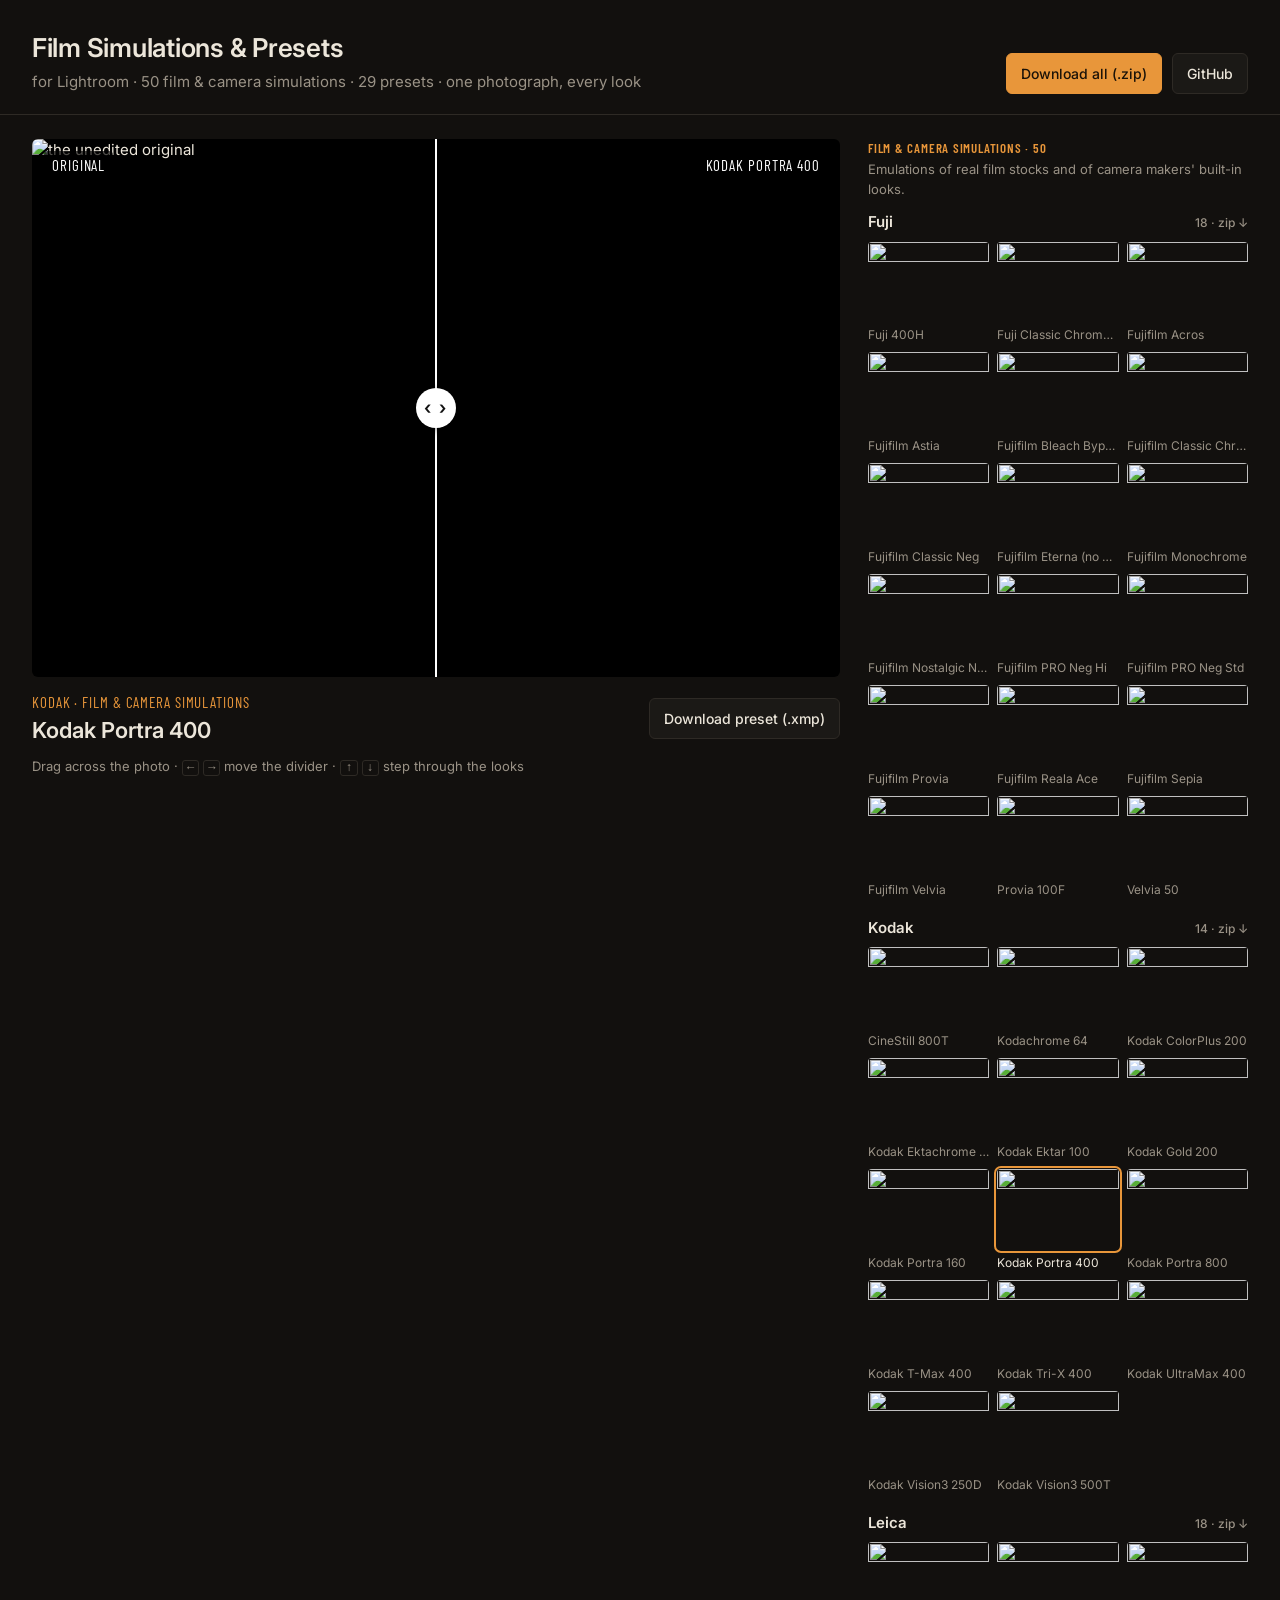
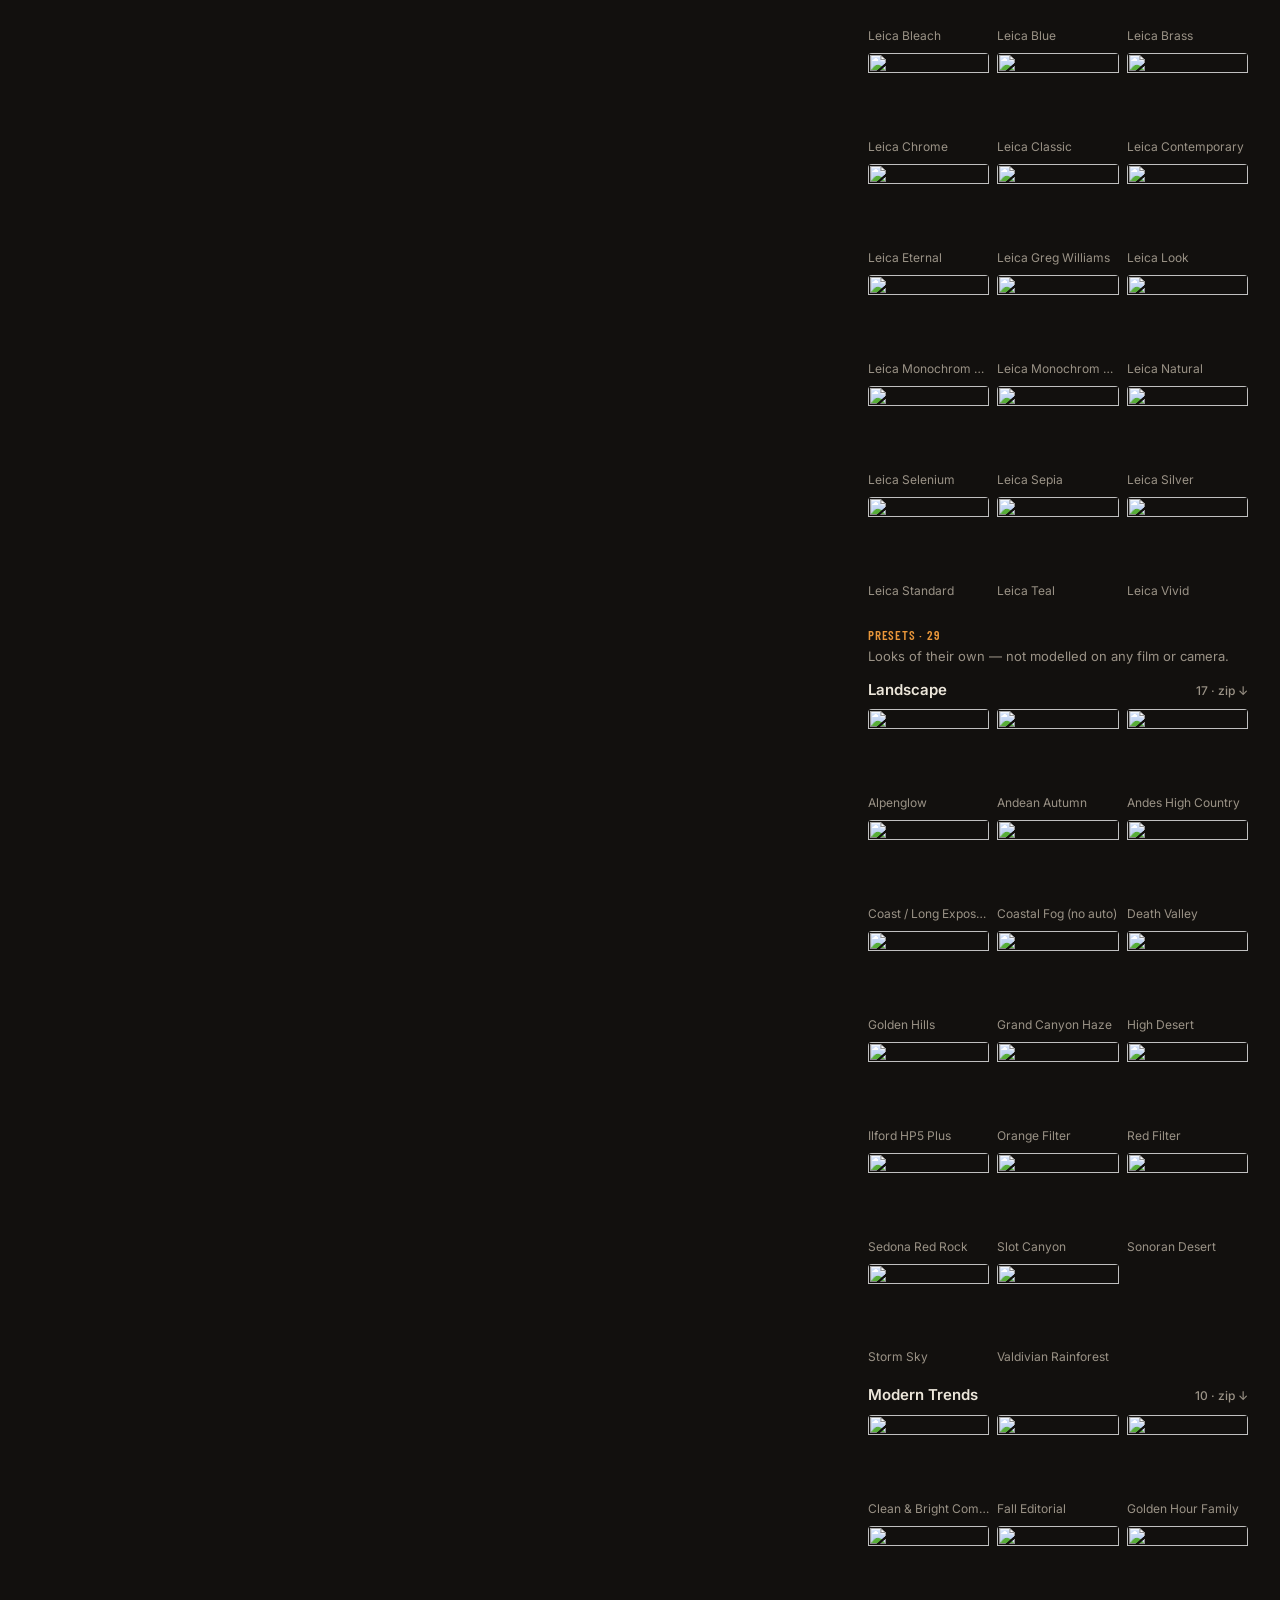
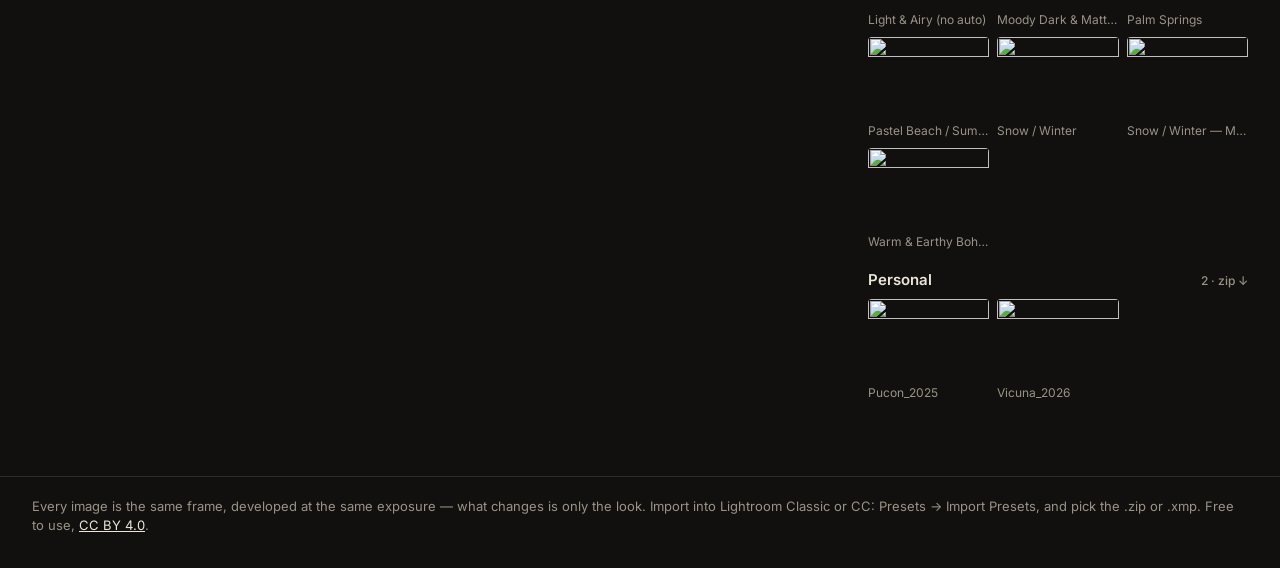
==== site/index.html @ e2261d58 "Film simulations & presets for Lightroom 50 film & camera simulations (Fuji, Kodak, Leica) and 29 pr" ====
<!doctype html>
<html lang="en">
<head>
<meta charset="utf-8">
<meta name="viewport" content="width=device-width, initial-scale=1">
<title>Film Simulations & Presets</title>
<meta name="description" content="Lightroom film & camera simulations and presets — drag across one photograph to see every look. Free, CC BY 4.0, for RAW from any camera.">
<meta property="og:title" content="Film Simulations & Presets for Lightroom">
<meta property="og:description" content="Drag across one photograph to see every look. Free, for RAW from any camera.">
<meta property="og:image" content="https://hstockeb.github.io/film-simulations-and-presets/samples/social-preview.png">
<meta name="twitter:card" content="summary_large_image">
<link rel="preconnect" href="https://fonts.googleapis.com">
<link rel="preconnect" href="https://fonts.gstatic.com" crossorigin>
<link href="https://fonts.googleapis.com/css2?family=Barlow+Condensed:wght@500;600&family=Inter:wght@400;500;600&display=swap" rel="stylesheet">
<style>
  :root {
    --base: #12100e;
    --panel: #1b1916;
    --line: #2e2a25;
    --ink: #ece6da;
    --muted: #9a9286;
    --edge: #e8963a;           /* the orange of a film edge print */
    --edge-dim: #e8963a33;
    --radius: 6px;
  }
  * { box-sizing: border-box; }
  html { -webkit-text-size-adjust: 100%; }
  body {
    margin: 0; background: var(--base); color: var(--ink);
    font: 15px/1.5 Inter, system-ui, -apple-system, "Segoe UI", sans-serif;
  }
  a { color: inherit; }
  .edge { font-family: "Barlow Condensed", "DIN Condensed", sans-serif; letter-spacing: .06em; text-transform: uppercase; }

  header {
    display: flex; flex-wrap: wrap; align-items: end; justify-content: space-between;
    gap: 16px; padding: 28px 32px 20px; border-bottom: 1px solid var(--line);
  }
  h1 { margin: 0; font-size: 26px; font-weight: 600; letter-spacing: -.01em; }
  header p { margin: 4px 0 0; color: var(--muted); }
  .actions { display: flex; gap: 10px; flex-wrap: wrap; }
  .btn {
    display: inline-flex; align-items: center; gap: 8px; padding: 9px 14px;
    border: 1px solid var(--line); border-radius: var(--radius); text-decoration: none;
    font-weight: 500; font-size: 14px; background: var(--panel); white-space: nowrap;
  }
  .btn:hover { border-color: var(--muted); }
  .btn.primary { background: var(--edge); border-color: var(--edge); color: #1a1208; }
  .btn.primary:hover { filter: brightness(1.08); }

  main {
    display: grid; grid-template-columns: minmax(0, 1fr) 380px; gap: 28px;
    padding: 24px 32px 48px; max-width: 1600px; margin: 0 auto;
  }
  .stage { position: sticky; top: 16px; align-self: start; }

  /* before/after: the look sits on top, clipped to the right of the handle */
  .compare {
    position: relative; aspect-ratio: 3 / 2; border-radius: var(--radius); overflow: hidden;
    background: #000; touch-action: pan-y; user-select: none; cursor: ew-resize;
    /* keep the caption and download button in view on short screens */
    width: min(100%, calc((100vh - 250px) * 1.5)); margin: 0 auto;
  }
  .compare img { position: absolute; inset: 0; width: 100%; height: 100%; object-fit: cover; pointer-events: none; }
  .compare .after { clip-path: inset(0 0 0 var(--pos, 50%)); }
  .handle {
    position: absolute; top: 0; bottom: 0; left: var(--pos, 50%); width: 2px; margin-left: -1px;
    background: #fff; box-shadow: 0 0 0 1px #0004;
  }
  .handle::after {
    content: "‹ ›"; position: absolute; top: 50%; left: 50%; transform: translate(-50%, -50%);
    width: 40px; height: 40px; border-radius: 50%; background: #fff; color: #111;
    display: grid; place-items: center; font: 600 18px/1 Inter, sans-serif; letter-spacing: 2px;
    box-shadow: 0 2px 10px #0006;
  }
  .compare:focus-visible { outline: 2px solid var(--edge); outline-offset: 3px; }
  .tag {
    position: absolute; top: 12px; padding: 3px 8px; border-radius: 4px;
    background: #000a; color: #fff; font-size: 15px; pointer-events: none;
  }
  .tag.left { left: 12px; }
  .tag.right { right: 12px; }

  .caption, .hint { width: min(100%, calc((100vh - 250px) * 1.5)); margin-left: auto; margin-right: auto; }
  .caption {
    display: flex; flex-wrap: wrap; align-items: center; justify-content: space-between;
    gap: 12px; margin-top: 14px;
  }
  .caption h2 { margin: 0; font-size: 22px; font-weight: 600; }
  .caption .meta { color: var(--muted); font-size: 14px; }
  .caption .edge { color: var(--edge); font-size: 15px; }
  .hint { color: var(--muted); font-size: 13px; margin-top: 10px; }
  kbd { font: 12px ui-monospace, monospace; border: 1px solid var(--line); border-radius: 3px; padding: 0 4px; }

  aside { min-width: 0; }
  .kind { margin-bottom: 26px; }
  .kind > h3 { margin: 0 0 2px; font-size: 13px; color: var(--edge); font-weight: 600; }
  .kind > p { margin: 0 0 12px; color: var(--muted); font-size: 13px; }
  .family { margin-bottom: 18px; }
  .family h4 {
    display: flex; justify-content: space-between; align-items: baseline;
    margin: 0 0 8px; font-size: 15px; font-weight: 600;
  }
  .family h4 a { font-size: 12px; font-weight: 500; color: var(--muted); text-decoration: none; }
  .family h4 a:hover { color: var(--ink); }
  .grid { display: grid; grid-template-columns: repeat(3, 1fr); gap: 8px; }
  .look {
    all: unset; cursor: pointer; display: block; min-width: 0; border-radius: 4px;
  }
  .look img {
    display: block; width: 100%; aspect-ratio: 3 / 2; object-fit: cover; border-radius: 4px;
    outline: 2px solid transparent; outline-offset: 1px; transition: outline-color .12s;
  }
  .look span {
    display: block; margin-top: 4px; font-size: 12px; color: var(--muted);
    white-space: nowrap; overflow: hidden; text-overflow: ellipsis;
  }
  .look:hover img { outline-color: var(--muted); }
  .look:focus-visible img { outline-color: var(--ink); }
  .look[aria-current="true"] img { outline-color: var(--edge); }
  .look[aria-current="true"] span { color: var(--ink); }

  footer { border-top: 1px solid var(--line); padding: 20px 32px 32px; color: var(--muted); font-size: 13px; }
  footer a { color: var(--ink); }

  @media (max-width: 980px) {
    main { grid-template-columns: 1fr; }
    .stage { position: sticky; top: 0; z-index: 2; background: var(--base); padding-top: 8px; margin-top: -8px; }
    .hint { display: none; }
    .compare, .caption { width: 100%; }
    .grid { grid-template-columns: repeat(4, 1fr); }
  }
  @media (max-width: 600px) {
    header, main, footer { padding-left: 16px; padding-right: 16px; }
    header { padding-top: 20px; }
    h1 { font-size: 22px; }
    .grid { grid-template-columns: repeat(3, 1fr); }
    .caption h2 { font-size: 18px; }
    .caption { margin-top: 10px; }
    .caption .btn { padding: 7px 11px; }
  }
</style>
</head>
<body>
<header>
  <div>
    <h1>Film Simulations &amp; Presets</h1>
    <p id="summary">for Lightroom · one photograph, every look</p>
  </div>
  <div class="actions">
    <a class="btn primary" id="dl-all" href="#">Download all (.zip)</a>
    <a class="btn" href="https://github.com/hstockeb/film-simulations-and-presets">GitHub</a>
  </div>
</header>

<main>
  <section class="stage" aria-label="Before and after">
    <div class="compare" id="compare" tabindex="0" role="slider" aria-label="Drag to compare the original with the look"
         aria-valuemin="0" aria-valuemax="100" aria-valuenow="50">
      <img id="before" alt="the unedited original">
      <img id="after" class="after" alt="">
      <div class="handle"></div>
      <span class="tag left edge">Original</span>
      <span class="tag right edge" id="tag-look"></span>
    </div>
    <div class="caption">
      <div>
        <div class="edge" id="cap-family"></div>
        <h2 id="cap-name"></h2>
      </div>
      <a class="btn" id="dl-one" download>Download preset (.xmp)</a>
    </div>
    <p class="hint">Drag across the photo · <kbd>←</kbd> <kbd>→</kbd> move the divider · <kbd>↑</kbd> <kbd>↓</kbd> step through the looks</p>
  </section>

  <aside id="list" aria-label="Looks"></aside>
</main>

<footer>
  Every image is the same frame, developed at the same exposure — what changes is only the look.
  Import into Lightroom Classic or CC: Presets → Import Presets, and pick the .zip or .xmp.
  Free to use, <a href="https://creativecommons.org/licenses/by/4.0/">CC BY 4.0</a>.
</footer>

<script>
const REPO = "https://github.com/hstockeb/film-simulations-and-presets";
const ZIP = name => `${REPO}/releases/latest/download/${name}.zip`;
const zipName = family => family.replace(/\s+/g, "-");

const el = id => document.getElementById(id);
const compare = el("compare"), after = el("after");
let looks = [], current = -1;

function setPos(pct) {
  pct = Math.max(0, Math.min(100, pct));
  compare.style.setProperty("--pos", pct + "%");
  compare.setAttribute("aria-valuenow", Math.round(pct));
}

function show(i, push) {
  if (i < 0 || i >= looks.length) return;
  current = i;
  const L = looks[i];
  after.src = L.image;
  after.alt = L.name;
  el("tag-look").textContent = L.name;
  el("cap-name").textContent = L.name;
  el("cap-family").textContent = `${L.family} · ${L.kindName}`;
  const dl = el("dl-one");
  dl.href = L.preset;
  dl.setAttribute("download", decodeURIComponent(L.preset.split("/").pop()));
  document.querySelectorAll(".look").forEach(b =>
    b.setAttribute("aria-current", b.dataset.i == i ? "true" : "false"));
  // warm the cache for the neighbours so stepping through is instant
  [i - 1, i + 1].forEach(j => { if (looks[j]) new Image().src = looks[j].image; });
  if (push) history.replaceState(null, "", "#" + L.slug);
}

function slugify(s) { return s.toLowerCase().replace(/[^a-z0-9]+/g, "-").replace(/^-|-$/g, ""); }

function build(data) {
  el("summary").textContent = `for Lightroom · ${data.summary} · one photograph, every look`;
  el("dl-all").href = ZIP("Film-Simulations-and-Presets");
  el("before").src = data.original;
  const kindName = Object.fromEntries(data.kinds.map(k => [k.id, k.name]));
  const blurbs = {
    sims: "Emulations of real film stocks and of camera makers' built-in looks.",
    presets: "Looks of their own — not modelled on any film or camera.",
  };
  const list = el("list");
  for (const k of data.kinds) {
    const fams = data.families.filter(f => f.kind === k.id);
    if (!fams.length) continue;
    const sec = document.createElement("section");
    sec.className = "kind";
    const n = fams.reduce((a, f) => a + f.looks.length, 0);
    sec.innerHTML = `<h3 class="edge">${k.name} · ${n}</h3><p>${blurbs[k.id] || ""}</p>`;
    for (const f of fams) {
      const div = document.createElement("div");
      div.className = "family";
      div.innerHTML = `<h4><span>${f.name}</span><a href="${ZIP(zipName(f.name))}">${f.looks.length} · zip ↓</a></h4>`;
      const grid = document.createElement("div");
      grid.className = "grid";
      for (const L of f.looks) {
        const i = looks.length;
        looks.push({ ...L, family: f.name, kindName: kindName[f.kind], slug: slugify(f.slug + " " + L.name) });
        const b = document.createElement("button");
        b.className = "look";
        b.dataset.i = i;
        b.title = L.name;
        b.innerHTML = `<img loading="lazy" src="${L.thumb}" alt=""><span></span>`;
        b.querySelector("span").textContent = L.name;
        b.addEventListener("click", () => {
          show(i, true);
          if (matchMedia("(max-width: 980px)").matches) scrollTo({ top: 0, behavior: "smooth" });
        });
        grid.appendChild(b);
      }
      div.appendChild(grid);
      sec.appendChild(div);
    }
    list.appendChild(sec);
  }
  const fromHash = looks.findIndex(L => "#" + L.slug === location.hash);
  const start = fromHash >= 0 ? fromHash : Math.max(0, looks.findIndex(L => /Portra 400/.test(L.name)));
  show(start, false);
}

// dragging
function fromEvent(e) {
  const r = compare.getBoundingClientRect();
  setPos((e.clientX - r.left) / r.width * 100);
}
let dragging = false;
compare.addEventListener("pointerdown", e => { dragging = true; compare.setPointerCapture(e.pointerId); fromEvent(e); });
compare.addEventListener("pointermove", e => { if (dragging) fromEvent(e); });
compare.addEventListener("pointerup", () => dragging = false);
compare.addEventListener("pointercancel", () => dragging = false);

document.addEventListener("keydown", e => {
  if (e.target.closest("input, textarea")) return;
  const pos = parseFloat(compare.style.getPropertyValue("--pos")) || 50;
  if (e.key === "ArrowLeft") { setPos(pos - 5); e.preventDefault(); }
  else if (e.key === "ArrowRight") { setPos(pos + 5); e.preventDefault(); }
  else if (e.key === "ArrowDown") { show(current + 1, true); e.preventDefault(); }
  else if (e.key === "ArrowUp") { show(current - 1, true); e.preventDefault(); }
});

setPos(50);
fetch("looks.json").then(r => r.json()).then(build).catch(() => {
  el("list").textContent = "Could not load the list of looks.";
});
</script>
</body>
</html>
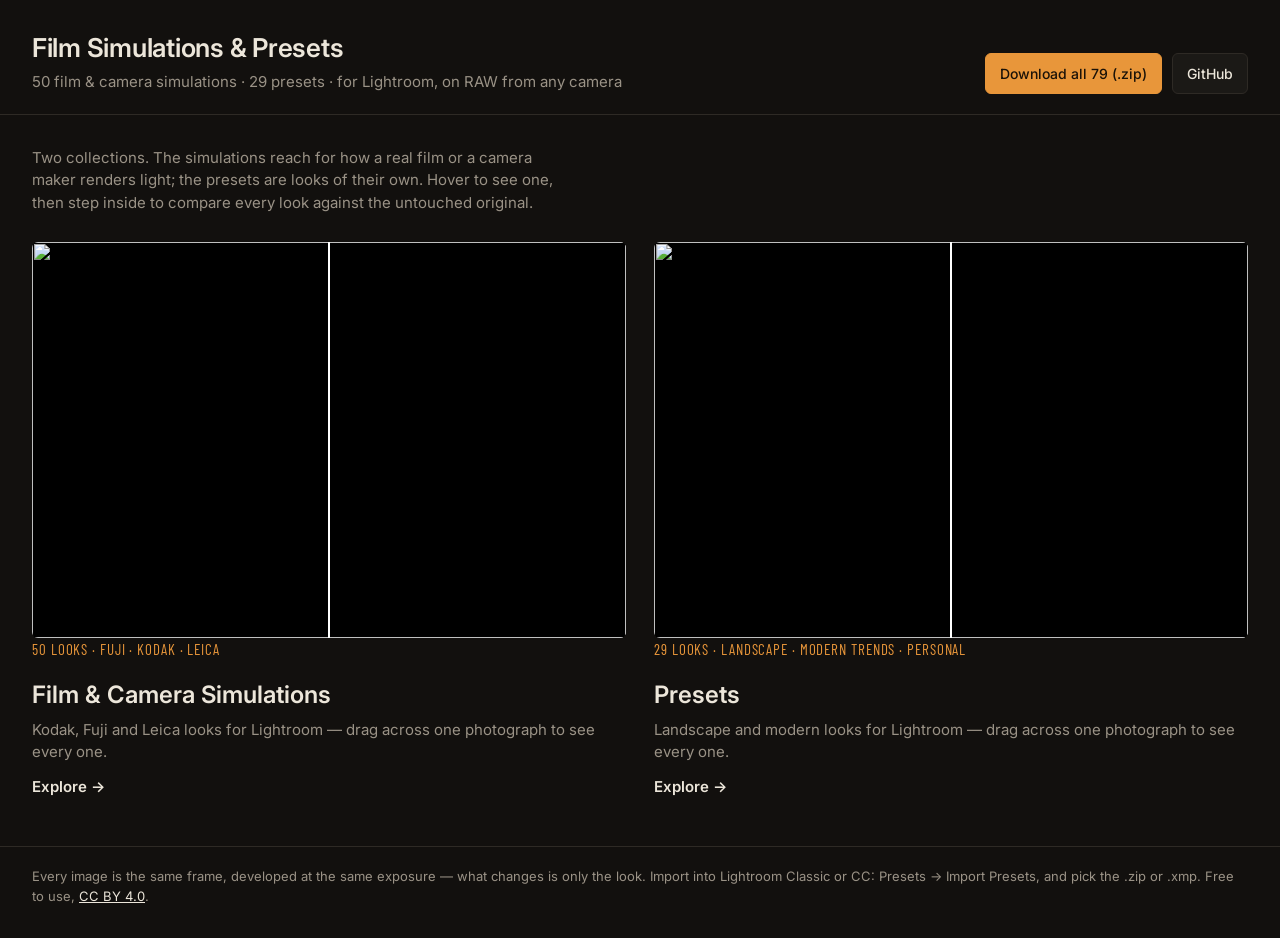
==== commit e0965d94: "Straighten the sample frame, split the site into simulations and presets - Every render corrected fo" ====
--- a/site/index.html
+++ b/site/index.html
@@ -3,293 +3,61 @@
 <head>
 <meta charset="utf-8">
 <meta name="viewport" content="width=device-width, initial-scale=1">
-<title>Film Simulations & Presets</title>
-<meta name="description" content="Lightroom film & camera simulations and presets — drag across one photograph to see every look. Free, CC BY 4.0, for RAW from any camera.">
+<title>Film Simulations & Presets for Lightroom</title>
+<meta name="description" content="50 film & camera simulations · 29 presets for Lightroom, for RAW from any camera. Free, CC BY 4.0.">
 <meta property="og:title" content="Film Simulations & Presets for Lightroom">
-<meta property="og:description" content="Drag across one photograph to see every look. Free, for RAW from any camera.">
+<meta property="og:description" content="50 film & camera simulations · 29 presets for Lightroom, for RAW from any camera. Free, CC BY 4.0.">
 <meta property="og:image" content="https://hstockeb.github.io/film-simulations-and-presets/samples/social-preview.png">
 <meta name="twitter:card" content="summary_large_image">
 <link rel="preconnect" href="https://fonts.googleapis.com">
 <link rel="preconnect" href="https://fonts.gstatic.com" crossorigin>
 <link href="https://fonts.googleapis.com/css2?family=Barlow+Condensed:wght@500;600&family=Inter:wght@400;500;600&display=swap" rel="stylesheet">
-<style>
-  :root {
-    --base: #12100e;
-    --panel: #1b1916;
-    --line: #2e2a25;
-    --ink: #ece6da;
-    --muted: #9a9286;
-    --edge: #e8963a;           /* the orange of a film edge print */
-    --edge-dim: #e8963a33;
-    --radius: 6px;
-  }
-  * { box-sizing: border-box; }
-  html { -webkit-text-size-adjust: 100%; }
-  body {
-    margin: 0; background: var(--base); color: var(--ink);
-    font: 15px/1.5 Inter, system-ui, -apple-system, "Segoe UI", sans-serif;
-  }
-  a { color: inherit; }
-  .edge { font-family: "Barlow Condensed", "DIN Condensed", sans-serif; letter-spacing: .06em; text-transform: uppercase; }
-
-  header {
-    display: flex; flex-wrap: wrap; align-items: end; justify-content: space-between;
-    gap: 16px; padding: 28px 32px 20px; border-bottom: 1px solid var(--line);
-  }
-  h1 { margin: 0; font-size: 26px; font-weight: 600; letter-spacing: -.01em; }
-  header p { margin: 4px 0 0; color: var(--muted); }
-  .actions { display: flex; gap: 10px; flex-wrap: wrap; }
-  .btn {
-    display: inline-flex; align-items: center; gap: 8px; padding: 9px 14px;
-    border: 1px solid var(--line); border-radius: var(--radius); text-decoration: none;
-    font-weight: 500; font-size: 14px; background: var(--panel); white-space: nowrap;
-  }
-  .btn:hover { border-color: var(--muted); }
-  .btn.primary { background: var(--edge); border-color: var(--edge); color: #1a1208; }
-  .btn.primary:hover { filter: brightness(1.08); }
-
-  main {
-    display: grid; grid-template-columns: minmax(0, 1fr) 380px; gap: 28px;
-    padding: 24px 32px 48px; max-width: 1600px; margin: 0 auto;
-  }
-  .stage { position: sticky; top: 16px; align-self: start; }
-
-  /* before/after: the look sits on top, clipped to the right of the handle */
-  .compare {
-    position: relative; aspect-ratio: 3 / 2; border-radius: var(--radius); overflow: hidden;
-    background: #000; touch-action: pan-y; user-select: none; cursor: ew-resize;
-    /* keep the caption and download button in view on short screens */
-    width: min(100%, calc((100vh - 250px) * 1.5)); margin: 0 auto;
-  }
-  .compare img { position: absolute; inset: 0; width: 100%; height: 100%; object-fit: cover; pointer-events: none; }
-  .compare .after { clip-path: inset(0 0 0 var(--pos, 50%)); }
-  .handle {
-    position: absolute; top: 0; bottom: 0; left: var(--pos, 50%); width: 2px; margin-left: -1px;
-    background: #fff; box-shadow: 0 0 0 1px #0004;
-  }
-  .handle::after {
-    content: "‹ ›"; position: absolute; top: 50%; left: 50%; transform: translate(-50%, -50%);
-    width: 40px; height: 40px; border-radius: 50%; background: #fff; color: #111;
-    display: grid; place-items: center; font: 600 18px/1 Inter, sans-serif; letter-spacing: 2px;
-    box-shadow: 0 2px 10px #0006;
-  }
-  .compare:focus-visible { outline: 2px solid var(--edge); outline-offset: 3px; }
-  .tag {
-    position: absolute; top: 12px; padding: 3px 8px; border-radius: 4px;
-    background: #000a; color: #fff; font-size: 15px; pointer-events: none;
-  }
-  .tag.left { left: 12px; }
-  .tag.right { right: 12px; }
-
-  .caption, .hint { width: min(100%, calc((100vh - 250px) * 1.5)); margin-left: auto; margin-right: auto; }
-  .caption {
-    display: flex; flex-wrap: wrap; align-items: center; justify-content: space-between;
-    gap: 12px; margin-top: 14px;
-  }
-  .caption h2 { margin: 0; font-size: 22px; font-weight: 600; }
-  .caption .meta { color: var(--muted); font-size: 14px; }
-  .caption .edge { color: var(--edge); font-size: 15px; }
-  .hint { color: var(--muted); font-size: 13px; margin-top: 10px; }
-  kbd { font: 12px ui-monospace, monospace; border: 1px solid var(--line); border-radius: 3px; padding: 0 4px; }
-
-  aside { min-width: 0; }
-  .kind { margin-bottom: 26px; }
-  .kind > h3 { margin: 0 0 2px; font-size: 13px; color: var(--edge); font-weight: 600; }
-  .kind > p { margin: 0 0 12px; color: var(--muted); font-size: 13px; }
-  .family { margin-bottom: 18px; }
-  .family h4 {
-    display: flex; justify-content: space-between; align-items: baseline;
-    margin: 0 0 8px; font-size: 15px; font-weight: 600;
-  }
-  .family h4 a { font-size: 12px; font-weight: 500; color: var(--muted); text-decoration: none; }
-  .family h4 a:hover { color: var(--ink); }
-  .grid { display: grid; grid-template-columns: repeat(3, 1fr); gap: 8px; }
-  .look {
-    all: unset; cursor: pointer; display: block; min-width: 0; border-radius: 4px;
-  }
-  .look img {
-    display: block; width: 100%; aspect-ratio: 3 / 2; object-fit: cover; border-radius: 4px;
-    outline: 2px solid transparent; outline-offset: 1px; transition: outline-color .12s;
-  }
-  .look span {
-    display: block; margin-top: 4px; font-size: 12px; color: var(--muted);
-    white-space: nowrap; overflow: hidden; text-overflow: ellipsis;
-  }
-  .look:hover img { outline-color: var(--muted); }
-  .look:focus-visible img { outline-color: var(--ink); }
-  .look[aria-current="true"] img { outline-color: var(--edge); }
-  .look[aria-current="true"] span { color: var(--ink); }
-
-  footer { border-top: 1px solid var(--line); padding: 20px 32px 32px; color: var(--muted); font-size: 13px; }
-  footer a { color: var(--ink); }
-
-  @media (max-width: 980px) {
-    main { grid-template-columns: 1fr; }
-    .stage { position: sticky; top: 0; z-index: 2; background: var(--base); padding-top: 8px; margin-top: -8px; }
-    .hint { display: none; }
-    .compare, .caption { width: 100%; }
-    .grid { grid-template-columns: repeat(4, 1fr); }
-  }
-  @media (max-width: 600px) {
-    header, main, footer { padding-left: 16px; padding-right: 16px; }
-    header { padding-top: 20px; }
-    h1 { font-size: 22px; }
-    .grid { grid-template-columns: repeat(3, 1fr); }
-    .caption h2 { font-size: 18px; }
-    .caption { margin-top: 10px; }
-    .caption .btn { padding: 7px 11px; }
-  }
-</style>
+<link href="app.css" rel="stylesheet">
 </head>
 <body>
 <header>
   <div>
     <h1>Film Simulations &amp; Presets</h1>
-    <p id="summary">for Lightroom · one photograph, every look</p>
+    <p>50 film & camera simulations · 29 presets · for Lightroom, on RAW from any camera</p>
   </div>
   <div class="actions">
-    <a class="btn primary" id="dl-all" href="#">Download all (.zip)</a>
+    <a class="btn primary" href="https://github.com/hstockeb/film-simulations-and-presets/releases/latest/download/Film-Simulations-and-Presets.zip">Download all 79 (.zip)</a>
     <a class="btn" href="https://github.com/hstockeb/film-simulations-and-presets">GitHub</a>
   </div>
 </header>
 
-<main>
-  <section class="stage" aria-label="Before and after">
-    <div class="compare" id="compare" tabindex="0" role="slider" aria-label="Drag to compare the original with the look"
-         aria-valuemin="0" aria-valuemax="100" aria-valuenow="50">
-      <img id="before" alt="the unedited original">
-      <img id="after" class="after" alt="">
-      <div class="handle"></div>
-      <span class="tag left edge">Original</span>
-      <span class="tag right edge" id="tag-look"></span>
+<div class="landing">
+  <p>Two collections. The simulations reach for how a real film or a camera maker renders
+  light; the presets are looks of their own. Hover to see one, then step inside to
+  compare every look against the untouched original.</p>
+  <div class="doors">
+  <a class="door" href="simulations/">
+    <div class="frame">
+      <img src="samples/DSC04687_original.jpg" alt="">
+      <img class="look" src="samples/kodak/Kodak%20-%20Portra_400.jpg" alt="">
     </div>
-    <div class="caption">
-      <div>
-        <div class="edge" id="cap-family"></div>
-        <h2 id="cap-name"></h2>
-      </div>
-      <a class="btn" id="dl-one" download>Download preset (.xmp)</a>
+    <div class="count edge">50 looks · Fuji · Kodak · Leica</div>
+    <h2>Film &amp; Camera Simulations</h2>
+    <p>Kodak, Fuji and Leica looks for Lightroom — drag across one photograph to see every one.</p>
+    <span class="go">Explore →</span>
+  </a>
+  <a class="door" href="presets/">
+    <div class="frame">
+      <img src="samples/DSC04687_original.jpg" alt="">
+      <img class="look" src="samples/landscape/Landscape%20-%20Storm_Sky.jpg" alt="">
     </div>
-    <p class="hint">Drag across the photo · <kbd>←</kbd> <kbd>→</kbd> move the divider · <kbd>↑</kbd> <kbd>↓</kbd> step through the looks</p>
-  </section>
-
-  <aside id="list" aria-label="Looks"></aside>
-</main>
+    <div class="count edge">29 looks · Landscape · Modern Trends · Personal</div>
+    <h2>Presets</h2>
+    <p>Landscape and modern looks for Lightroom — drag across one photograph to see every one.</p>
+    <span class="go">Explore →</span>
+  </a>
+  </div>
+</div>
 
 <footer>
   Every image is the same frame, developed at the same exposure — what changes is only the look.
   Import into Lightroom Classic or CC: Presets → Import Presets, and pick the .zip or .xmp.
   Free to use, <a href="https://creativecommons.org/licenses/by/4.0/">CC BY 4.0</a>.
 </footer>
-
-<script>
-const REPO = "https://github.com/hstockeb/film-simulations-and-presets";
-const ZIP = name => `${REPO}/releases/latest/download/${name}.zip`;
-const zipName = family => family.replace(/\s+/g, "-");
-
-const el = id => document.getElementById(id);
-const compare = el("compare"), after = el("after");
-let looks = [], current = -1;
-
-function setPos(pct) {
-  pct = Math.max(0, Math.min(100, pct));
-  compare.style.setProperty("--pos", pct + "%");
-  compare.setAttribute("aria-valuenow", Math.round(pct));
-}
-
-function show(i, push) {
-  if (i < 0 || i >= looks.length) return;
-  current = i;
-  const L = looks[i];
-  after.src = L.image;
-  after.alt = L.name;
-  el("tag-look").textContent = L.name;
-  el("cap-name").textContent = L.name;
-  el("cap-family").textContent = `${L.family} · ${L.kindName}`;
-  const dl = el("dl-one");
-  dl.href = L.preset;
-  dl.setAttribute("download", decodeURIComponent(L.preset.split("/").pop()));
-  document.querySelectorAll(".look").forEach(b =>
-    b.setAttribute("aria-current", b.dataset.i == i ? "true" : "false"));
-  // warm the cache for the neighbours so stepping through is instant
-  [i - 1, i + 1].forEach(j => { if (looks[j]) new Image().src = looks[j].image; });
-  if (push) history.replaceState(null, "", "#" + L.slug);
-}
-
-function slugify(s) { return s.toLowerCase().replace(/[^a-z0-9]+/g, "-").replace(/^-|-$/g, ""); }
-
-function build(data) {
-  el("summary").textContent = `for Lightroom · ${data.summary} · one photograph, every look`;
-  el("dl-all").href = ZIP("Film-Simulations-and-Presets");
-  el("before").src = data.original;
-  const kindName = Object.fromEntries(data.kinds.map(k => [k.id, k.name]));
-  const blurbs = {
-    sims: "Emulations of real film stocks and of camera makers' built-in looks.",
-    presets: "Looks of their own — not modelled on any film or camera.",
-  };
-  const list = el("list");
-  for (const k of data.kinds) {
-    const fams = data.families.filter(f => f.kind === k.id);
-    if (!fams.length) continue;
-    const sec = document.createElement("section");
-    sec.className = "kind";
-    const n = fams.reduce((a, f) => a + f.looks.length, 0);
-    sec.innerHTML = `<h3 class="edge">${k.name} · ${n}</h3><p>${blurbs[k.id] || ""}</p>`;
-    for (const f of fams) {
-      const div = document.createElement("div");
-      div.className = "family";
-      div.innerHTML = `<h4><span>${f.name}</span><a href="${ZIP(zipName(f.name))}">${f.looks.length} · zip ↓</a></h4>`;
-      const grid = document.createElement("div");
-      grid.className = "grid";
-      for (const L of f.looks) {
-        const i = looks.length;
-        looks.push({ ...L, family: f.name, kindName: kindName[f.kind], slug: slugify(f.slug + " " + L.name) });
-        const b = document.createElement("button");
-        b.className = "look";
-        b.dataset.i = i;
-        b.title = L.name;
-        b.innerHTML = `<img loading="lazy" src="${L.thumb}" alt=""><span></span>`;
-        b.querySelector("span").textContent = L.name;
-        b.addEventListener("click", () => {
-          show(i, true);
-          if (matchMedia("(max-width: 980px)").matches) scrollTo({ top: 0, behavior: "smooth" });
-        });
-        grid.appendChild(b);
-      }
-      div.appendChild(grid);
-      sec.appendChild(div);
-    }
-    list.appendChild(sec);
-  }
-  const fromHash = looks.findIndex(L => "#" + L.slug === location.hash);
-  const start = fromHash >= 0 ? fromHash : Math.max(0, looks.findIndex(L => /Portra 400/.test(L.name)));
-  show(start, false);
-}
-
-// dragging
-function fromEvent(e) {
-  const r = compare.getBoundingClientRect();
-  setPos((e.clientX - r.left) / r.width * 100);
-}
-let dragging = false;
-compare.addEventListener("pointerdown", e => { dragging = true; compare.setPointerCapture(e.pointerId); fromEvent(e); });
-compare.addEventListener("pointermove", e => { if (dragging) fromEvent(e); });
-compare.addEventListener("pointerup", () => dragging = false);
-compare.addEventListener("pointercancel", () => dragging = false);
-
-document.addEventListener("keydown", e => {
-  if (e.target.closest("input, textarea")) return;
-  const pos = parseFloat(compare.style.getPropertyValue("--pos")) || 50;
-  if (e.key === "ArrowLeft") { setPos(pos - 5); e.preventDefault(); }
-  else if (e.key === "ArrowRight") { setPos(pos + 5); e.preventDefault(); }
-  else if (e.key === "ArrowDown") { show(current + 1, true); e.preventDefault(); }
-  else if (e.key === "ArrowUp") { show(current - 1, true); e.preventDefault(); }
-});
-
-setPos(50);
-fetch("looks.json").then(r => r.json()).then(build).catch(() => {
-  el("list").textContent = "Could not load the list of looks.";
-});
-</script>
 </body>
 </html>
--- a/site/app.css
+++ b/site/app.css
@@ -0,0 +1,159 @@
+:root {
+  --base: #12100e;
+  --panel: #1b1916;
+  --line: #2e2a25;
+  --ink: #ece6da;
+  --muted: #9a9286;
+  --edge: #e8963a;           /* the orange of a film edge print */
+  --edge-dim: #e8963a33;
+  --radius: 6px;
+}
+* { box-sizing: border-box; }
+html { -webkit-text-size-adjust: 100%; }
+body {
+  margin: 0; background: var(--base); color: var(--ink);
+  font: 15px/1.5 Inter, system-ui, -apple-system, "Segoe UI", sans-serif;
+}
+a { color: inherit; }
+.edge { font-family: "Barlow Condensed", "DIN Condensed", sans-serif; letter-spacing: .06em; text-transform: uppercase; }
+
+header {
+  display: flex; flex-wrap: wrap; align-items: end; justify-content: space-between;
+  gap: 16px; padding: 28px 32px 20px; border-bottom: 1px solid var(--line);
+}
+h1 { margin: 0; font-size: 26px; font-weight: 600; letter-spacing: -.01em; }
+header p { margin: 4px 0 0; color: var(--muted); }
+.actions { display: flex; gap: 10px; flex-wrap: wrap; }
+.btn {
+  display: inline-flex; align-items: center; gap: 8px; padding: 9px 14px;
+  border: 1px solid var(--line); border-radius: var(--radius); text-decoration: none;
+  font-weight: 500; font-size: 14px; background: var(--panel); white-space: nowrap;
+}
+.btn:hover { border-color: var(--muted); }
+.btn.primary { background: var(--edge); border-color: var(--edge); color: #1a1208; }
+.btn.primary:hover { filter: brightness(1.08); }
+
+main {
+  display: grid; grid-template-columns: minmax(0, 1fr) 380px; gap: 28px;
+  padding: 24px 32px 48px; max-width: 1600px; margin: 0 auto;
+}
+.stage { position: sticky; top: 16px; align-self: start; }
+
+/* before/after: the look sits on top, clipped to the right of the handle */
+.compare {
+  position: relative; aspect-ratio: 3 / 2; border-radius: var(--radius); overflow: hidden;
+  background: #000; touch-action: pan-y; user-select: none; cursor: ew-resize;
+  /* keep the caption and download button in view on short screens */
+  width: min(100%, calc((100vh - 250px) * 1.5)); margin: 0 auto;
+}
+.compare img { position: absolute; inset: 0; width: 100%; height: 100%; object-fit: cover; pointer-events: none; }
+.compare .after { clip-path: inset(0 0 0 var(--pos, 50%)); }
+.handle {
+  position: absolute; top: 0; bottom: 0; left: var(--pos, 50%); width: 2px; margin-left: -1px;
+  background: #fff; box-shadow: 0 0 0 1px #0004;
+}
+.handle::after {
+  content: "‹ ›"; position: absolute; top: 50%; left: 50%; transform: translate(-50%, -50%);
+  width: 40px; height: 40px; border-radius: 50%; background: #fff; color: #111;
+  display: grid; place-items: center; font: 600 18px/1 Inter, sans-serif; letter-spacing: 2px;
+  box-shadow: 0 2px 10px #0006;
+}
+.compare:focus-visible { outline: 2px solid var(--edge); outline-offset: 3px; }
+.tag {
+  position: absolute; top: 12px; padding: 3px 8px; border-radius: 4px;
+  background: #000a; color: #fff; font-size: 15px; pointer-events: none;
+}
+.tag.left { left: 12px; }
+.tag.right { right: 12px; }
+
+.caption, .hint { width: min(100%, calc((100vh - 250px) * 1.5)); margin-left: auto; margin-right: auto; }
+.caption {
+  display: flex; flex-wrap: wrap; align-items: center; justify-content: space-between;
+  gap: 12px; margin-top: 14px;
+}
+.caption h2 { margin: 0; font-size: 22px; font-weight: 600; }
+.caption .meta { color: var(--muted); font-size: 14px; }
+.caption .edge { color: var(--edge); font-size: 15px; }
+.hint { color: var(--muted); font-size: 13px; margin-top: 10px; }
+kbd { font: 12px ui-monospace, monospace; border: 1px solid var(--line); border-radius: 3px; padding: 0 4px; }
+
+aside { min-width: 0; }
+.kind { margin-bottom: 26px; }
+.kind > h3 { margin: 0 0 2px; font-size: 13px; color: var(--edge); font-weight: 600; }
+.kind > p { margin: 0 0 12px; color: var(--muted); font-size: 13px; }
+.family { margin-bottom: 18px; }
+.family h4 {
+  display: flex; justify-content: space-between; align-items: baseline;
+  margin: 0 0 8px; font-size: 15px; font-weight: 600;
+}
+.family h4 a { font-size: 12px; font-weight: 500; color: var(--muted); text-decoration: none; }
+.family h4 a:hover { color: var(--ink); }
+.grid { display: grid; grid-template-columns: repeat(3, 1fr); gap: 8px; }
+.look {
+  all: unset; cursor: pointer; display: block; min-width: 0; border-radius: 4px;
+}
+.look img {
+  display: block; width: 100%; aspect-ratio: 3 / 2; object-fit: cover; border-radius: 4px;
+  outline: 2px solid transparent; outline-offset: 1px; transition: outline-color .12s;
+}
+.look span {
+  display: block; margin-top: 4px; font-size: 12px; color: var(--muted);
+  white-space: nowrap; overflow: hidden; text-overflow: ellipsis;
+}
+.look:hover img { outline-color: var(--muted); }
+.look:focus-visible img { outline-color: var(--ink); }
+.look[aria-current="true"] img { outline-color: var(--edge); }
+.look[aria-current="true"] span { color: var(--ink); }
+
+footer { border-top: 1px solid var(--line); padding: 20px 32px 32px; color: var(--muted); font-size: 13px; }
+footer a { color: var(--ink); }
+
+@media (max-width: 980px) {
+  main { grid-template-columns: 1fr; }
+  .stage { position: sticky; top: 0; z-index: 2; background: var(--base); padding-top: 8px; margin-top: -8px; }
+  .hint { display: none; }
+  .compare, .caption { width: 100%; }
+  .grid { grid-template-columns: repeat(4, 1fr); }
+}
+@media (max-width: 600px) {
+  header, main, footer { padding-left: 16px; padding-right: 16px; }
+  header { padding-top: 20px; }
+  h1 { font-size: 22px; }
+  .grid { grid-template-columns: repeat(3, 1fr); }
+  .caption h2 { font-size: 18px; }
+  .caption { margin-top: 10px; }
+  .caption .btn { padding: 7px 11px; }
+}
+
+/* section switcher in the header */
+.switch { display: inline-flex; border: 1px solid var(--line); border-radius: var(--radius); overflow: hidden; }
+.switch a { padding: 9px 14px; font-size: 14px; font-weight: 500; text-decoration: none; color: var(--muted); background: var(--panel); white-space: nowrap; }
+.switch a + a { border-left: 1px solid var(--line); }
+.switch a[aria-current="page"] { color: var(--ink); background: var(--line); }
+.switch a:hover { color: var(--ink); }
+
+/* landing: two doors, each a before/after that opens on hover */
+.landing { max-width: 1400px; margin: 0 auto; padding: 32px 32px 48px; }
+.landing > p { color: var(--muted); max-width: 60ch; margin: 0 0 28px; }
+.doors { display: grid; grid-template-columns: 1fr 1fr; gap: 28px; }
+.door { display: block; text-decoration: none; color: inherit; }
+.door .frame { position: relative; aspect-ratio: 3 / 2; border-radius: var(--radius); overflow: hidden; background: #000; }
+.door .frame img { position: absolute; inset: 0; width: 100%; height: 100%; object-fit: cover; }
+.door .frame .look { clip-path: inset(0 0 0 50%); transition: clip-path .6s cubic-bezier(.2, .7, .2, 1); }
+.door:hover .frame .look, .door:focus-visible .frame .look { clip-path: inset(0 0 0 0); }
+.door .frame::after {
+  content: ""; position: absolute; top: 0; bottom: 0; left: 50%; width: 2px; margin-left: -1px;
+  background: #fff; transition: left .6s cubic-bezier(.2, .7, .2, 1), opacity .3s;
+}
+.door:hover .frame::after, .door:focus-visible .frame::after { left: 0; opacity: 0; }
+.door:focus-visible { outline: 2px solid var(--edge); outline-offset: 4px; border-radius: var(--radius); }
+.door h2 { margin: 16px 0 2px; font-size: 24px; font-weight: 600; }
+.door .count { color: var(--edge); font-size: 15px; }
+.door p { margin: 6px 0 0; color: var(--muted); }
+.door .go { display: inline-block; margin-top: 12px; font-weight: 600; }
+.door:hover .go { color: var(--edge); }
+
+@media (max-width: 800px) {
+  .doors { grid-template-columns: 1fr; }
+  .landing { padding: 20px 16px 40px; }
+}
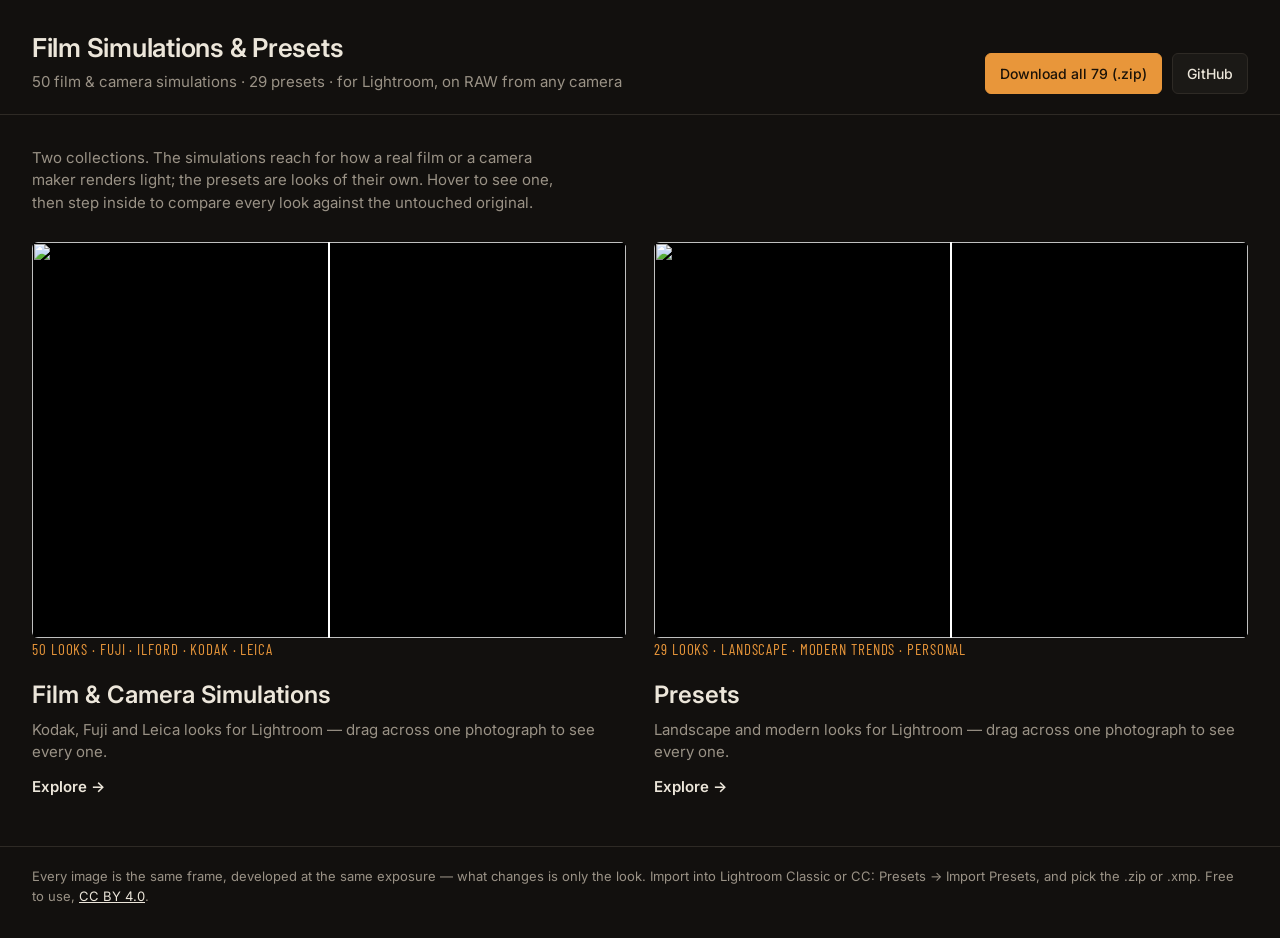
==== commit a7a81a4b: "Re-render every sample with the reviewed presets - All 79 renders re-exported from Lightroom with th" ====
--- a/site/index.html
+++ b/site/index.html
@@ -36,7 +36,7 @@
       <img src="samples/DSC04687_original.jpg" alt="">
       <img class="look" src="samples/kodak/Kodak%20-%20Portra_400.jpg" alt="">
     </div>
-    <div class="count edge">50 looks · Fuji · Kodak · Leica</div>
+    <div class="count edge">50 looks · Fuji · Ilford · Kodak · Leica</div>
     <h2>Film &amp; Camera Simulations</h2>
     <p>Kodak, Fuji and Leica looks for Lightroom — drag across one photograph to see every one.</p>
     <span class="go">Explore →</span>
